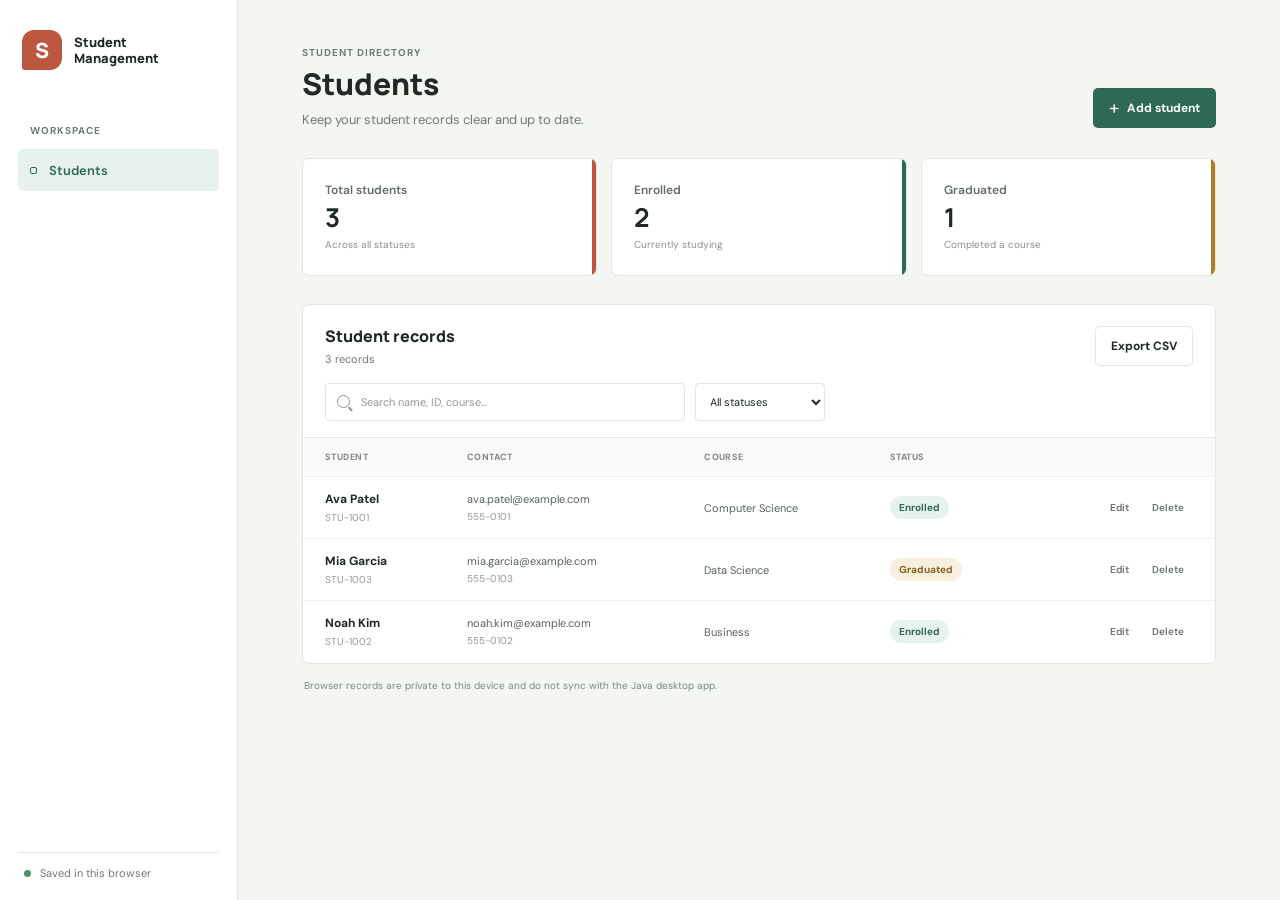
==== site/index.html @ 1a1ba5dd "last fix" ====
<!doctype html>
<html lang="en">
<head>
  <meta charset="utf-8">
  <meta name="viewport" content="width=device-width, initial-scale=1">
  <meta name="theme-color" content="#f4f6f1">
  <title>Students | Student Management System</title>
  <link rel="stylesheet" href="./assets/styles.css">
  <script src="./assets/app.js" defer></script>
</head>
<body>
  <div class="app-shell">
    <aside class="sidebar" aria-label="Main navigation">
      <a class="brand" href="./" aria-label="Student Management System home">
        <span class="brand-mark" aria-hidden="true">S</span>
        <span class="brand-name">Student<br>Management</span>
      </a>
      <div class="nav-caption">WORKSPACE</div>
      <a class="nav-link active" href="#students" aria-current="page">
        <span class="nav-marker" aria-hidden="true"></span>
        Students
      </a>
      <div class="sidebar-foot">
        <span class="storage-dot" aria-hidden="true"></span>
        <span>Saved in this browser</span>
      </div>
    </aside>

    <main class="main-content" id="students">
      <header class="page-header">
        <div>
          <p class="eyebrow">STUDENT DIRECTORY</p>
          <h1>Students</h1>
          <p class="page-subtitle">Keep your student records clear and up to date.</p>
        </div>
        <button class="button button-primary" id="add-student-button" type="button">
          <span class="button-plus" aria-hidden="true">+</span>
          Add student
        </button>
      </header>

      <section class="stats" aria-label="Student totals">
        <article class="stat stat-total">
          <span class="stat-label">Total students</span>
          <strong id="total-count">0</strong>
          <span class="stat-note">Across all statuses</span>
        </article>
        <article class="stat stat-enrolled">
          <span class="stat-label">Enrolled</span>
          <strong id="enrolled-count">0</strong>
          <span class="stat-note">Currently studying</span>
        </article>
        <article class="stat stat-graduated">
          <span class="stat-label">Graduated</span>
          <strong id="graduated-count">0</strong>
          <span class="stat-note">Completed a course</span>
        </article>
      </section>

      <section class="directory" aria-labelledby="directory-title">
        <div class="directory-heading">
          <div>
            <h2 id="directory-title">Student records</h2>
            <p id="result-count" class="result-count">0 records</p>
          </div>
          <button class="button button-secondary" id="export-button" type="button">Export CSV</button>
        </div>

        <div class="toolbar">
          <label class="search-box">
            <span class="visually-hidden">Search students</span>
            <span class="search-icon" aria-hidden="true"></span>
            <input id="search-input" type="search" placeholder="Search name, ID, course..." autocomplete="off">
          </label>
          <label class="filter-control">
            <span class="visually-hidden">Filter by status</span>
            <select id="status-filter">
              <option value="All">All statuses</option>
              <option value="Enrolled">Enrolled</option>
              <option value="Graduated">Graduated</option>
              <option value="On leave">On leave</option>
            </select>
          </label>
        </div>

        <div class="table-wrap">
          <table>
            <thead>
              <tr>
                <th scope="col">Student</th>
                <th scope="col">Contact</th>
                <th scope="col">Course</th>
                <th scope="col">Status</th>
                <th scope="col"><span class="visually-hidden">Actions</span></th>
              </tr>
            </thead>
            <tbody id="student-rows"></tbody>
          </table>
          <div class="empty-state" id="empty-state" hidden>
            <span class="empty-mark" aria-hidden="true">—</span>
            <h3>No students found</h3>
            <p>Try another search or add a student record.</p>
          </div>
        </div>
      </section>

      <footer class="page-foot">Browser records are private to this device and do not sync with the Java desktop app.</footer>
    </main>
  </div>

  <dialog class="student-dialog" id="student-dialog" aria-labelledby="dialog-title">
    <form id="student-form">
      <div class="dialog-heading">
        <div>
          <p class="eyebrow">STUDENT RECORD</p>
          <h2 id="dialog-title">Add student</h2>
        </div>
        <button class="close-button" id="close-dialog-button" type="button" aria-label="Close dialog">×</button>
      </div>
      <input id="record-id" name="recordId" type="hidden">
      <div class="form-grid">
        <label>Student ID
          <input name="studentNumber" required maxlength="32" placeholder="STU-1004">
        </label>
        <label>Full name
          <input name="fullName" required maxlength="100" placeholder="First and last name">
        </label>
        <label>Email
          <input name="email" type="email" required maxlength="160" placeholder="name@example.com">
        </label>
        <label>Phone
          <input name="phone" type="tel" required maxlength="40" placeholder="555-0104">
        </label>
        <label>Course
          <input name="course" required maxlength="100" placeholder="Computer Science">
        </label>
        <label>Status
          <select name="status" required>
            <option>Enrolled</option>
            <option>Graduated</option>
            <option>On leave</option>
          </select>
        </label>
      </div>
      <p class="form-error" id="form-error" role="alert" hidden></p>
      <div class="dialog-actions">
        <button class="button button-secondary" id="cancel-dialog-button" type="button">Cancel</button>
        <button class="button button-primary" type="submit">Save student</button>
      </div>
    </form>
  </dialog>

  <div class="toast" id="toast" role="status" aria-live="polite"></div>
</body>
</html>
---- site/assets/styles.css ----
@import url('https://fonts.googleapis.com/css2?family=DM+Sans:wght@400;500;600;700&family=Manrope:wght@500;600;700;800&display=swap');

:root {
  color-scheme: light;
  --ink: #1f2925;
  --muted: #707a74;
  --line: #e2e7e1;
  --canvas: #f4f6f1;
  --paper: #ffffff;
  --green: #2e6955;
  --green-soft: #e8f2ec;
  --coral: #bd563e;
  --coral-soft: #f8ece7;
  --gold: #b17a25;
  --gold-soft: #f7f0df;
  font-family: 'DM Sans', 'Segoe UI', sans-serif;
  color: var(--ink);
  background: var(--canvas);
  font-synthesis: none;
  text-rendering: optimizeLegibility;
}

* { box-sizing: border-box; }

body {
  min-width: 320px;
  min-height: 100vh;
  margin: 0;
  background-color: var(--canvas);
  background-image: radial-gradient(#dfe6dc 0.7px, transparent 0.7px);
  background-size: 18px 18px;
}

button, input, select { font: inherit; }
button { cursor: pointer; }

.app-shell { min-height: 100vh; }

.sidebar {
  position: fixed;
  inset: 0 auto 0 0;
  z-index: 2;
  display: flex;
  width: 238px;
  flex-direction: column;
  padding: 30px 18px 20px;
  border-right: 1px solid var(--line);
  background: rgba(255, 255, 255, 0.94);
}

.brand {
  display: flex;
  align-items: center;
  gap: 12px;
  margin: 0 0 54px 4px;
  color: var(--ink);
  text-decoration: none;
}

.brand-mark {
  display: grid;
  width: 40px;
  height: 40px;
  place-items: center;
  border-radius: 12px 12px 12px 3px;
  background: var(--coral);
  color: white;
  font-family: 'Manrope', sans-serif;
  font-size: 21px;
  font-weight: 800;
}

.brand-name {
  font-family: 'Manrope', sans-serif;
  font-size: 13px;
  font-weight: 800;
  line-height: 1.25;
}

.nav-caption, .eyebrow {
  margin: 0;
  color: var(--muted);
  font-size: 10px;
  font-weight: 700;
  letter-spacing: 1px;
}

.nav-caption { padding: 0 12px 12px; }

.nav-link {
  display: flex;
  min-height: 42px;
  align-items: center;
  gap: 12px;
  padding: 0 12px;
  border-radius: 5px;
  color: #59645d;
  font-size: 13px;
  font-weight: 600;
  text-decoration: none;
}

.nav-link.active { background: var(--green-soft); color: var(--green); }
.nav-marker { width: 7px; height: 7px; border: 1.5px solid currentColor; border-radius: 2px; }

.sidebar-foot {
  display: flex;
  align-items: center;
  gap: 9px;
  margin-top: auto;
  padding: 13px 6px 0;
  border-top: 1px solid var(--line);
  color: var(--muted);
  font-size: 11px;
}

.storage-dot { width: 7px; height: 7px; border-radius: 50%; background: #4d946d; }

.main-content {
  width: min(1260px, calc(100% - 238px));
  margin-left: 238px;
  padding: 46px clamp(24px, 5vw, 72px) 28px;
}

.page-header, .directory-heading {
  display: flex;
  align-items: flex-end;
  justify-content: space-between;
  gap: 20px;
}

.page-header h1, .directory-heading h2, .dialog-heading h2 {
  margin: 8px 0 0;
  font-family: 'Manrope', 'Segoe UI', sans-serif;
  font-weight: 800;
}

.page-header h1 { font-size: 30px; line-height: 1.15; }
.page-subtitle { margin: 9px 0 0; color: var(--muted); font-size: 13px; }

.button {
  display: inline-flex;
  min-height: 40px;
  align-items: center;
  justify-content: center;
  gap: 8px;
  padding: 0 15px;
  border: 1px solid transparent;
  border-radius: 5px;
  font-size: 12px;
  font-weight: 700;
  transition: background-color 120ms ease, border-color 120ms ease, transform 120ms ease;
}

.button:active { transform: translateY(1px); }
.button-primary { background: var(--green); color: white; }
.button-primary:hover { background: #245743; }
.button-secondary { border-color: var(--line); background: white; color: var(--ink); }
.button-secondary:hover { border-color: #bdc8bf; background: #fbfcfa; }
.button-plus { font-size: 19px; font-weight: 400; line-height: 0; }

.stats {
  display: grid;
  grid-template-columns: repeat(3, minmax(0, 1fr));
  gap: 14px;
  margin: 30px 0 28px;
}

.stat {
  position: relative;
  display: grid;
  min-height: 118px;
  align-content: center;
  padding: 19px 22px;
  overflow: hidden;
  border: 1px solid var(--line);
  border-radius: 7px;
  background: var(--paper);
}

.stat::after {
  position: absolute;
  top: 0;
  right: 0;
  width: 4px;
  height: 100%;
  background: var(--coral);
  content: '';
}

.stat-enrolled::after { background: var(--green); }
.stat-graduated::after { background: var(--gold); }
.stat-label { color: #626d66; font-size: 12px; font-weight: 600; }
.stat strong { margin-top: 6px; font-family: 'Manrope', sans-serif; font-size: 26px; line-height: 1; }
.stat-note { margin-top: 8px; color: #89928c; font-size: 10px; }

.directory {
  border: 1px solid var(--line);
  border-radius: 7px;
  background: var(--paper);
}

.directory-heading { padding: 20px 22px 17px; }
.directory-heading h2 { margin: 0; font-size: 16px; }
.result-count { margin: 5px 0 0; color: var(--muted); font-size: 11px; }
.toolbar { display: flex; gap: 10px; padding: 0 22px 16px; }

.search-box {
  display: flex;
  width: min(360px, 100%);
  height: 38px;
  align-items: center;
  gap: 9px;
  padding: 0 11px;
  border: 1px solid var(--line);
  border-radius: 4px;
  background: #fff;
}

.search-box:focus-within { border-color: #7c9e8a; box-shadow: 0 0 0 2px #e5eee8; }
.search-icon { position: relative; width: 13px; height: 13px; flex: 0 0 13px; border: 1.5px solid #8a948d; border-radius: 50%; }
.search-icon::after { position: absolute; right: -4px; bottom: -2px; width: 5px; height: 1.5px; transform: rotate(45deg); background: #8a948d; content: ''; }
.search-box input { width: 100%; border: 0; outline: 0; color: var(--ink); font-size: 11px; }
.search-box input::placeholder { color: #929a94; }

.filter-control select, .form-grid input, .form-grid select {
  height: 40px;
  border: 1px solid var(--line);
  border-radius: 4px;
  background: white;
  color: var(--ink);
}

.filter-control select { min-width: 130px; height: 38px; padding: 0 30px 0 10px; font-size: 11px; }
.table-wrap { min-height: 180px; overflow-x: auto; border-top: 1px solid var(--line); }
table { width: 100%; border-collapse: collapse; text-align: left; white-space: nowrap; }
thead { background: #fafbf9; }
th { height: 39px; color: #7d8780; font-size: 9px; font-weight: 700; letter-spacing: .45px; text-transform: uppercase; }
th, td { padding: 0 18px; }
th:first-child, td:first-child { padding-left: 22px; }
th:last-child, td:last-child { padding-right: 22px; text-align: right; }
td { height: 62px; border-top: 1px solid #edf0ec; color: #56615a; font-size: 11px; }
tbody tr { transition: background-color 100ms ease; }
tbody tr:hover { background: #fbfcfa; }
.student-name { display: block; color: var(--ink); font-size: 12px; font-weight: 700; }
.student-id { display: block; margin-top: 4px; color: #929a94; font-size: 10px; }
.student-email { display: block; margin-bottom: 3px; color: #56615a; }
.student-phone { color: #929a94; font-size: 10px; }
.status-pill { display: inline-flex; min-height: 23px; align-items: center; padding: 0 9px; border-radius: 20px; font-size: 10px; font-weight: 700; }
.status-enrolled { background: var(--green-soft); color: var(--green); }
.status-graduated { background: var(--gold-soft); color: #8a601d; }
.status-on-leave { background: var(--coral-soft); color: #a34b37; }
.row-actions { display: inline-flex; justify-content: flex-end; gap: 5px; }
.row-action { min-height: 29px; padding: 0 8px; border: 1px solid transparent; border-radius: 4px; background: transparent; color: #69746d; font-size: 10px; font-weight: 600; }
.row-action:hover { border-color: var(--line); background: white; color: var(--ink); }
.row-action.delete:hover { border-color: #efd9d3; background: var(--coral-soft); color: #a34b37; }

.empty-state { padding: 38px 18px 42px; text-align: center; }
.empty-mark { display: grid; width: 34px; height: 34px; margin: 0 auto 10px; place-items: center; border-radius: 50%; background: var(--canvas); color: var(--coral); font-size: 18px; }
.empty-state h3 { margin: 0; font-family: 'Manrope', sans-serif; font-size: 13px; }
.empty-state p { margin: 6px 0 0; color: var(--muted); font-size: 11px; }
.page-foot { padding: 15px 2px 0; color: #7c8780; font-size: 10px; }

.student-dialog { width: min(540px, calc(100% - 28px)); padding: 0; border: 1px solid var(--line); border-radius: 8px; box-shadow: 0 22px 70px #1b2b2430; }
.student-dialog::backdrop { background: #1b2923a6; backdrop-filter: blur(2px); }
.student-dialog form { padding: 25px; }
.dialog-heading { display: flex; align-items: flex-start; justify-content: space-between; margin-bottom: 20px; }
.dialog-heading h2 { margin-top: 6px; font-size: 19px; }
.close-button { width: 32px; height: 32px; border: 1px solid var(--line); border-radius: 4px; background: white; color: var(--muted); font-size: 21px; line-height: 1; }
.form-grid { display: grid; grid-template-columns: 1fr 1fr; gap: 14px; }
.form-grid label { display: grid; gap: 6px; color: #58635c; font-size: 11px; font-weight: 700; }
.form-grid input, .form-grid select { width: 100%; padding: 0 10px; font-size: 11px; font-weight: 400; }
.form-grid input:focus, .form-grid select:focus { outline: 2px solid #dce9df; border-color: #7c9e8a; }
.form-grid input::placeholder { color: #a0a8a2; }
.form-error { margin: 13px 0 0; color: #a34b37; font-size: 11px; }
.dialog-actions { display: flex; justify-content: flex-end; gap: 8px; margin-top: 22px; padding-top: 17px; border-top: 1px solid var(--line); }
.toast { position: fixed; right: 22px; bottom: 22px; z-index: 5; max-width: min(360px, calc(100vw - 32px)); padding: 12px 16px; transform: translateY(12px); border-radius: 5px; background: var(--ink); color: white; font-size: 12px; opacity: 0; pointer-events: none; transition: opacity 150ms ease, transform 150ms ease; }
.toast.visible { transform: translateY(0); opacity: 1; }
.visually-hidden { position: absolute; width: 1px; height: 1px; padding: 0; overflow: hidden; clip: rect(0, 0, 0, 0); white-space: nowrap; clip-path: inset(50%); }

@media (max-width: 900px) {
  .sidebar { width: 190px; }
  .main-content { width: calc(100% - 190px); margin-left: 190px; padding-right: 25px; padding-left: 25px; }
  .stat { padding-right: 16px; padding-left: 16px; }
  th, td { padding-right: 12px; padding-left: 12px; }
}

@media (max-width: 680px) {
  body { background-size: 14px 14px; }
  .sidebar { position: static; width: 100%; height: auto; flex-direction: row; align-items: center; justify-content: space-between; padding: 12px 17px; border-right: 0; border-bottom: 1px solid var(--line); }
  .brand { gap: 9px; margin: 0; }
  .brand-mark { width: 34px; height: 34px; border-radius: 10px 10px 10px 3px; font-size: 18px; }
  .brand-name { font-size: 11px; }
  .nav-caption, .nav-link { display: none; }
  .sidebar-foot { margin: 0; padding: 0; border: 0; font-size: 10px; }
  .main-content { width: 100%; margin: 0; padding: 30px 16px 20px; }
  .page-header { align-items: flex-start; }
  .page-header h1 { font-size: 25px; }
  .page-subtitle { max-width: 230px; line-height: 1.5; }
  .page-header > .button { min-height: 37px; padding: 0 10px; font-size: 11px; }
  .stats { gap: 8px; margin: 22px 0 18px; }
  .stat { min-height: 100px; padding: 13px 11px; }
  .stat-label { font-size: 10px; }
  .stat strong { font-size: 22px; }
  .stat-note { font-size: 9px; }
  .directory-heading { align-items: center; padding: 16px; }
  .toolbar { padding: 0 16px 13px; }
  .search-box { flex: 1; width: auto; min-width: 0; }
  .filter-control select { min-width: 105px; max-width: 118px; padding-left: 7px; }
  .directory-heading .button { min-height: 35px; padding: 0 9px; font-size: 10px; }
  th:first-child, td:first-child { padding-left: 16px; }
  th:last-child, td:last-child { padding-right: 16px; }
  .student-dialog form { padding: 20px 17px; }
}

@media (max-width: 420px) {
  .sidebar-foot { max-width: 132px; line-height: 1.3; }
  .stats { grid-template-columns: repeat(3, minmax(0, 1fr)); }
  .stat { min-height: 92px; padding: 11px 8px; }
  .stat-label { min-height: 25px; }
  .stat-note { line-height: 1.3; }
  .form-grid { grid-template-columns: 1fr; gap: 11px; }
}

@media (prefers-reduced-motion: reduce) {
  *, *::before, *::after { scroll-behavior: auto !important; transition-duration: 0.01ms !important; }
}
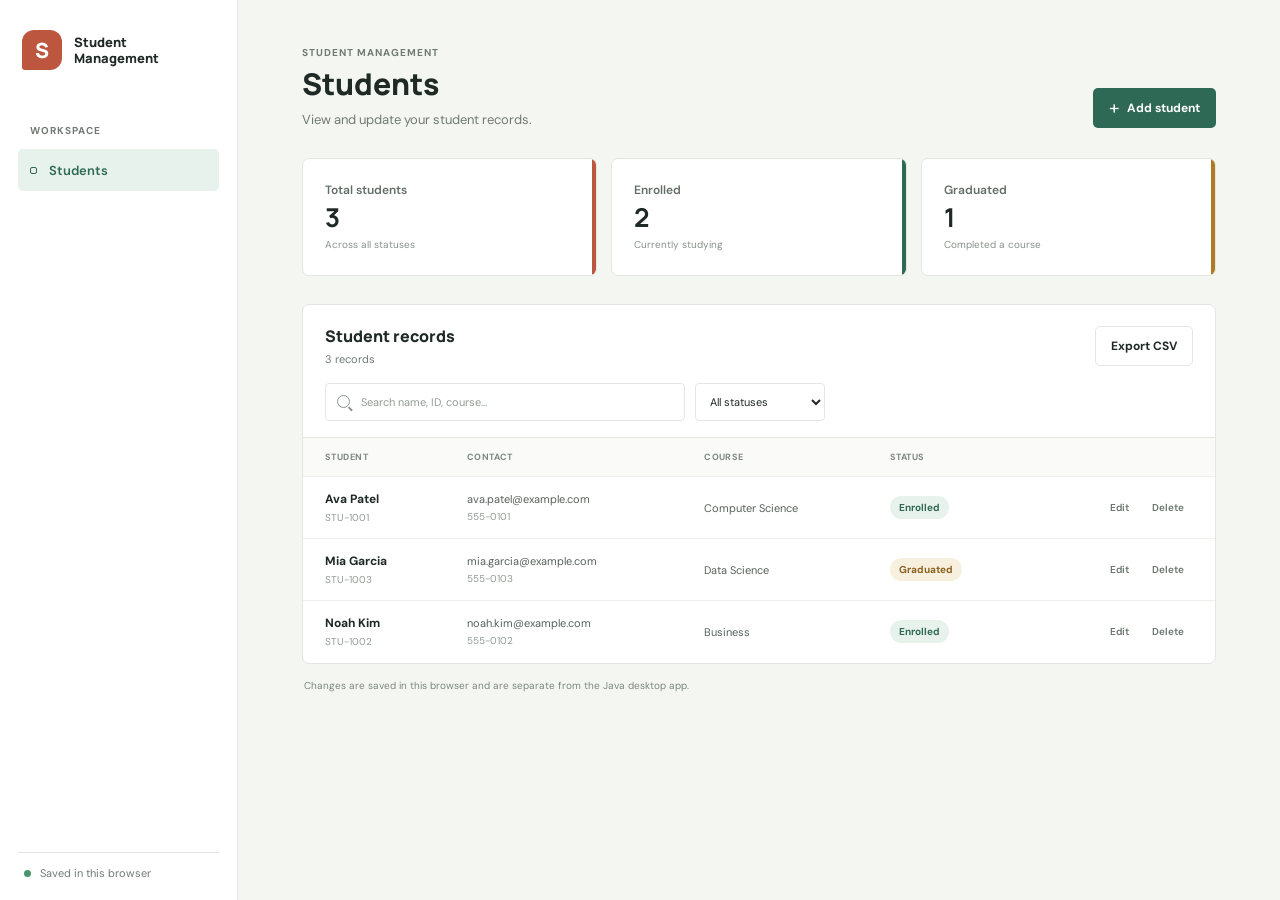
==== commit a1d7aa03: "Done" ====
--- a/site/index.html
+++ b/site/index.html
@@ -4,7 +4,7 @@
   <meta charset="utf-8">
   <meta name="viewport" content="width=device-width, initial-scale=1">
   <meta name="theme-color" content="#f4f6f1">
-  <title>Students | Student Management System</title>
+  <title>Student Management System</title>
   <link rel="stylesheet" href="./assets/styles.css">
   <script src="./assets/app.js" defer></script>
 </head>
@@ -29,9 +29,9 @@
     <main class="main-content" id="students">
       <header class="page-header">
         <div>
-          <p class="eyebrow">STUDENT DIRECTORY</p>
+          <p class="eyebrow">STUDENT MANAGEMENT</p>
           <h1>Students</h1>
-          <p class="page-subtitle">Keep your student records clear and up to date.</p>
+          <p class="page-subtitle">View and update your student records.</p>
         </div>
         <button class="button button-primary" id="add-student-button" type="button">
           <span class="button-plus" aria-hidden="true">+</span>
@@ -104,7 +104,7 @@
         </div>
       </section>
 
-      <footer class="page-foot">Browser records are private to this device and do not sync with the Java desktop app.</footer>
+      <footer class="page-foot">Changes are saved in this browser and are separate from the Java desktop app.</footer>
     </main>
   </div>
 
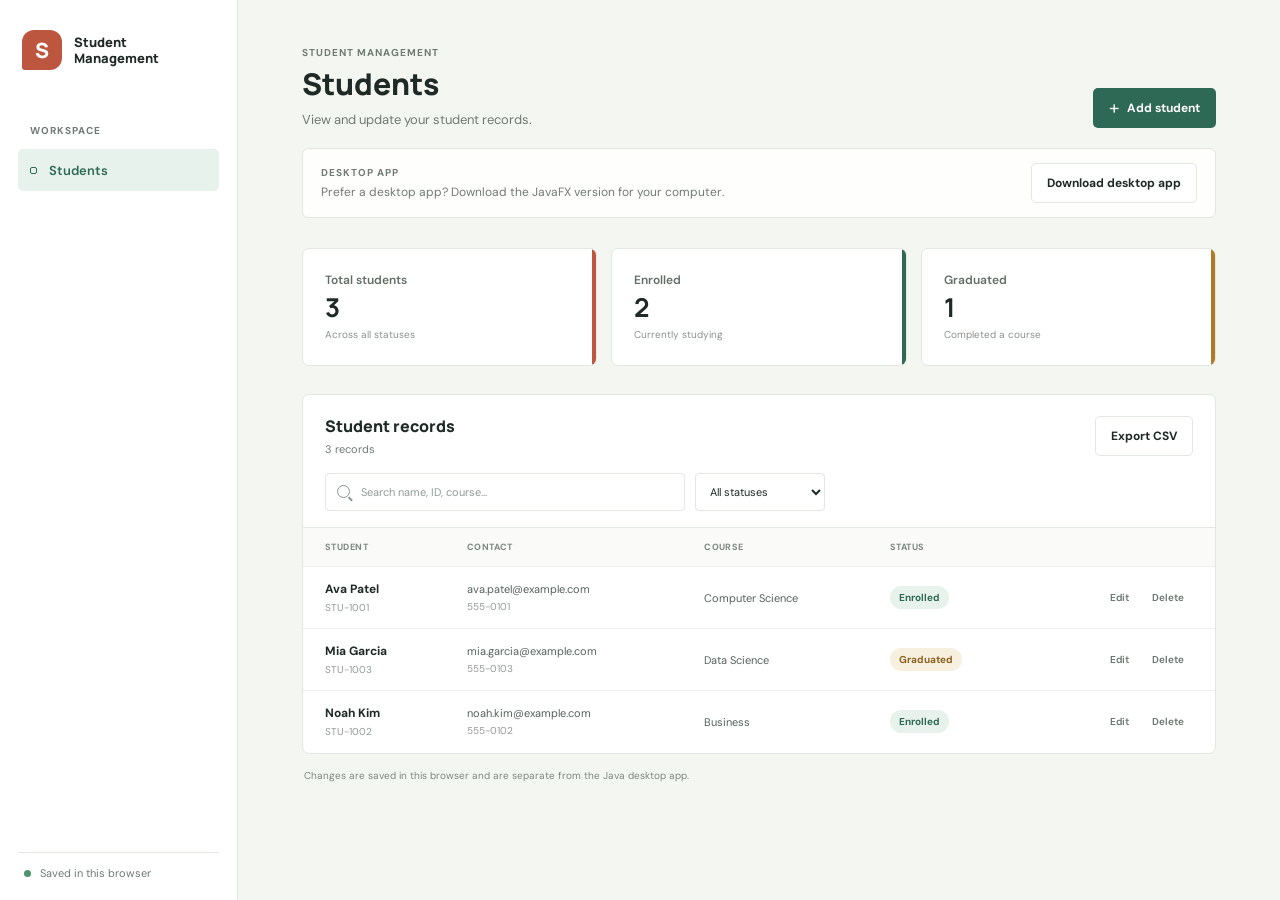
==== commit 608142b7: "Prepare JavaFX releases and Pages download Co-authored-by: Copilot <223556219+Copilot@users.noreply." ====
--- a/site/index.html
+++ b/site/index.html
@@ -38,6 +38,16 @@
           Add student
         </button>
       </header>
+
+      <aside class="desktop-download" aria-label="Desktop application download">
+        <div>
+          <p class="eyebrow">DESKTOP APP</p>
+          <p>Prefer a desktop app? Download the JavaFX version for your computer.</p>
+        </div>
+        <a class="button button-secondary" href="https://github.com/VNweerasinghe/student_managment_system/releases/latest">
+          Download desktop app
+        </a>
+      </aside>
 
       <section class="stats" aria-label="Student totals">
         <article class="stat stat-total">
--- a/site/assets/styles.css
+++ b/site/assets/styles.css
@@ -261,6 +261,22 @@
 .empty-state p { margin: 6px 0 0; color: var(--muted); font-size: 11px; }
 .page-foot { padding: 15px 2px 0; color: #7c8780; font-size: 10px; }
 
+.desktop-download {
+  display: flex;
+  align-items: center;
+  justify-content: space-between;
+  gap: 16px;
+  margin-top: 20px;
+  padding: 14px 18px;
+  border: 1px solid var(--line);
+  border-radius: 6px;
+  background: rgba(255, 255, 255, 0.88);
+}
+.desktop-download p { margin: 0; }
+.desktop-download p + p { margin-top: 5px; color: var(--muted); font-size: 12px; }
+.desktop-download a { flex-shrink: 0; text-decoration: none; }
+.desktop-download a:focus-visible { outline: 2px solid var(--green); outline-offset: 3px; }
+
 .student-dialog { width: min(540px, calc(100% - 28px)); padding: 0; border: 1px solid var(--line); border-radius: 8px; box-shadow: 0 22px 70px #1b2b2430; }
 .student-dialog::backdrop { background: #1b2923a6; backdrop-filter: blur(2px); }
 .student-dialog form { padding: 25px; }
@@ -298,6 +314,7 @@
   .page-header h1 { font-size: 25px; }
   .page-subtitle { max-width: 230px; line-height: 1.5; }
   .page-header > .button { min-height: 37px; padding: 0 10px; font-size: 11px; }
+  .desktop-download { align-items: flex-start; flex-direction: column; margin-top: 18px; padding: 14px; }
   .stats { gap: 8px; margin: 22px 0 18px; }
   .stat { min-height: 100px; padding: 13px 11px; }
   .stat-label { font-size: 10px; }
